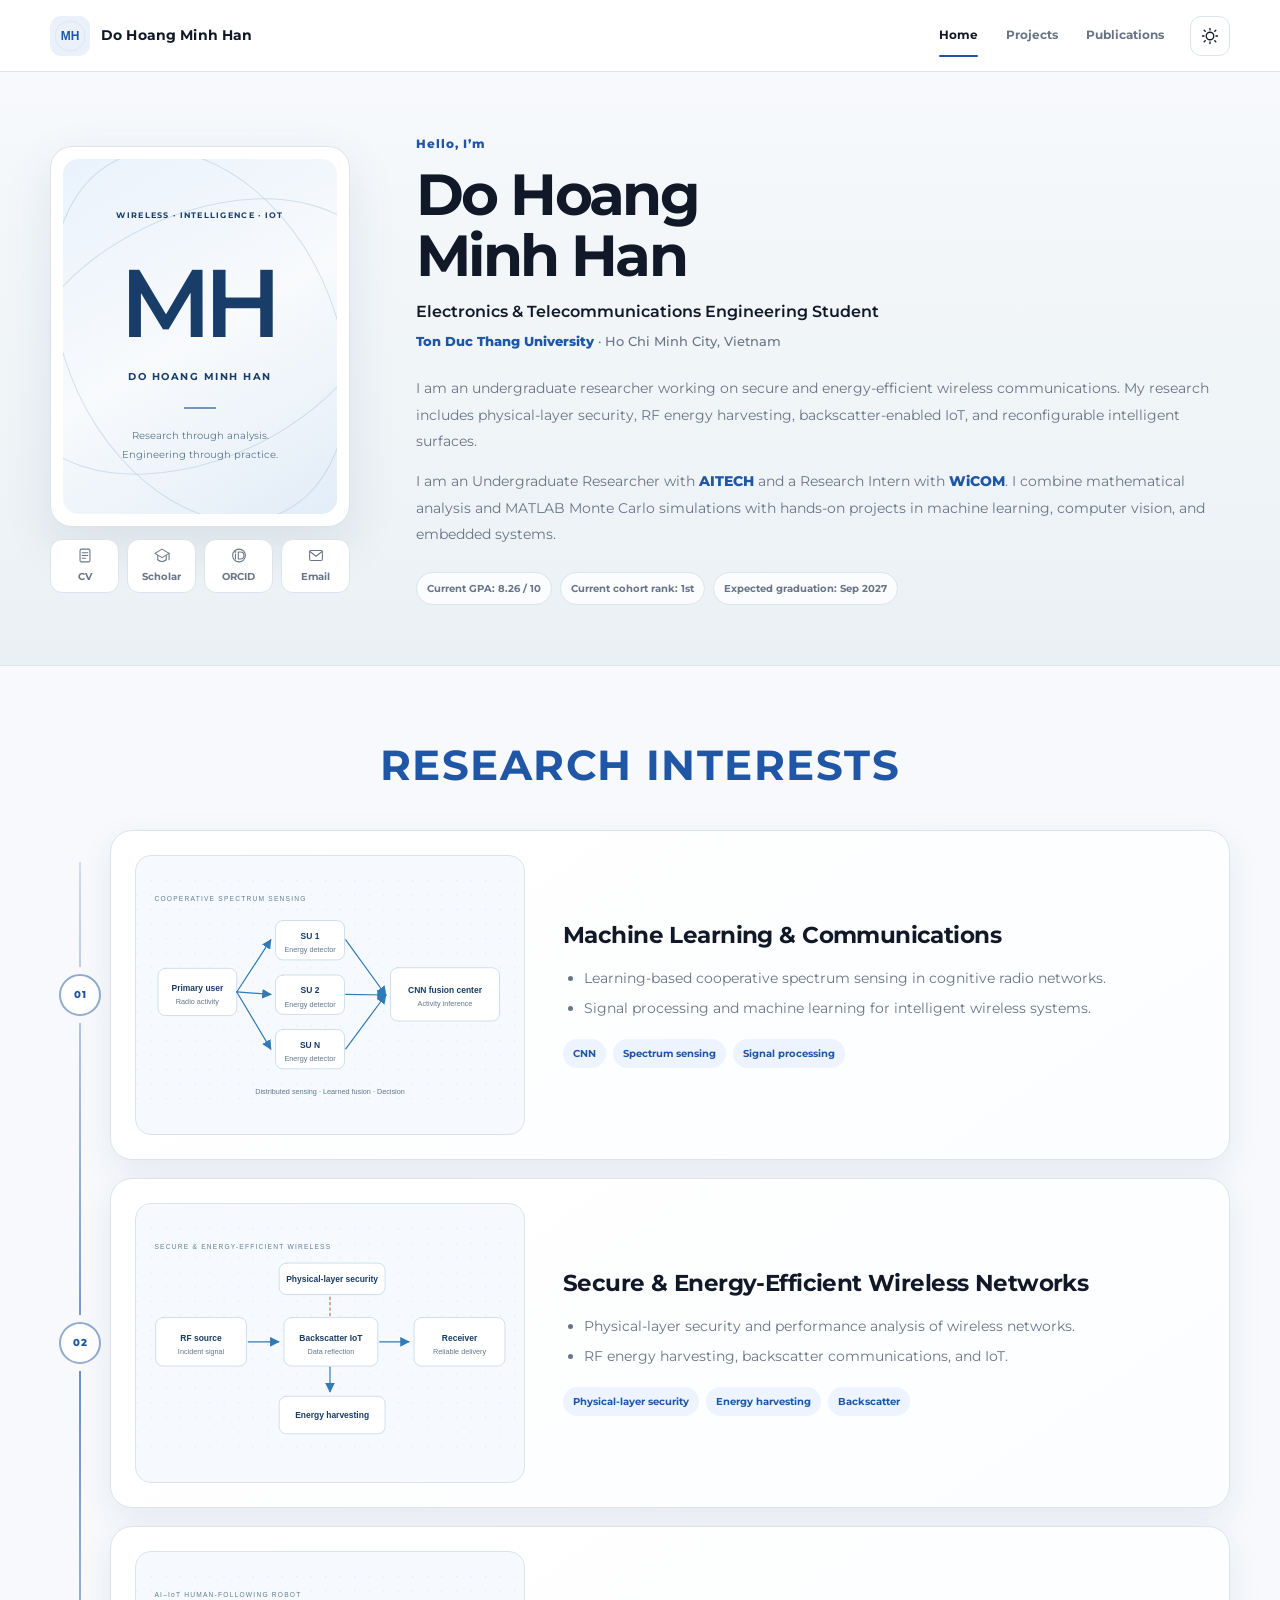
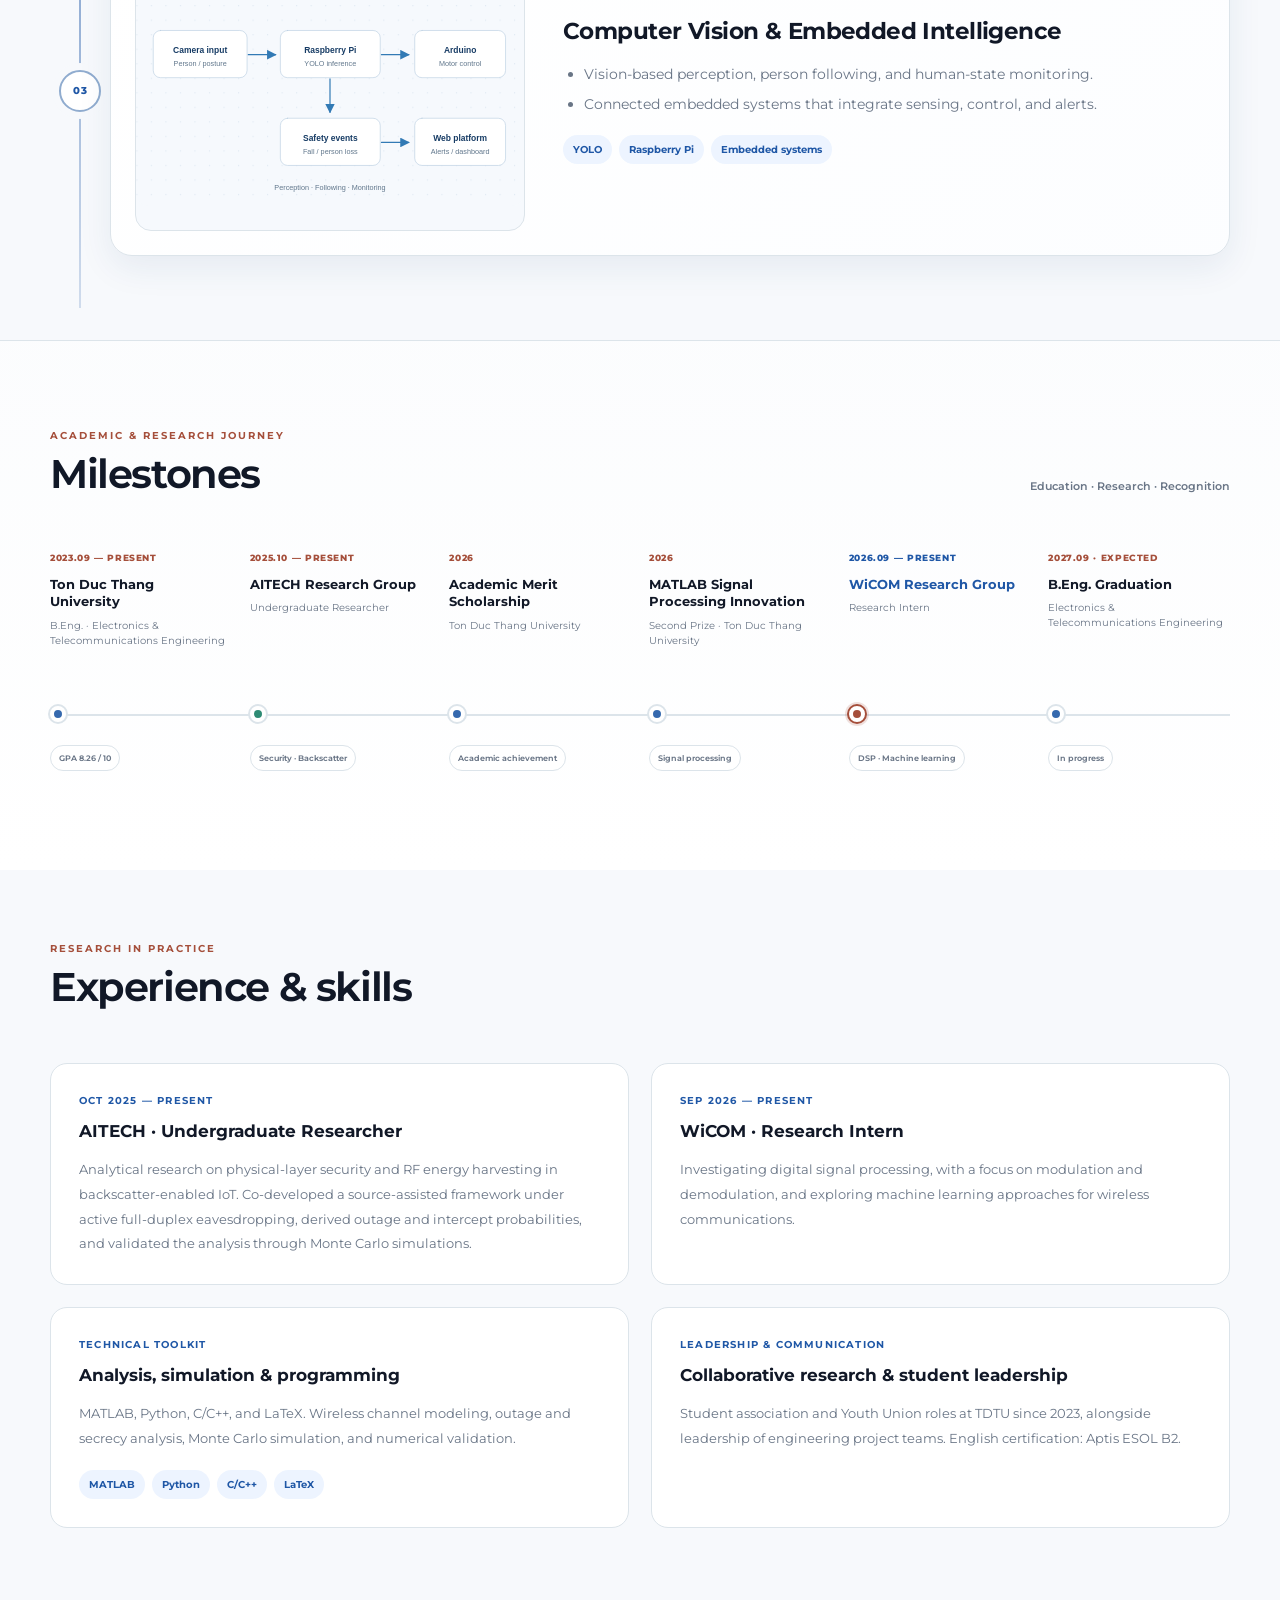
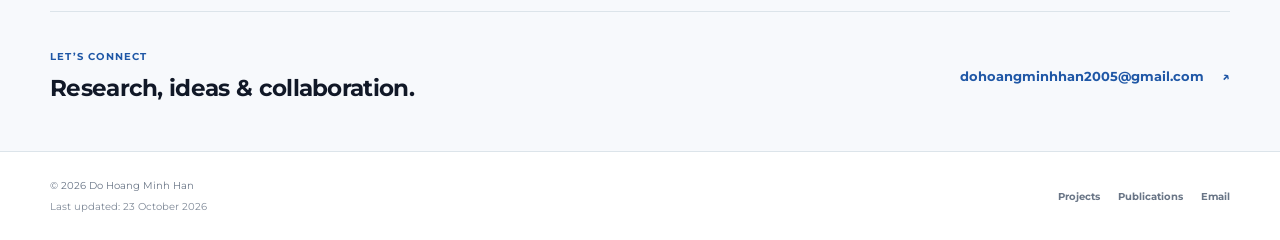
==== minh-han/index.html @ c7785b9f "Add Minh Han's academic website with CV, projects, and research output" ====
<!DOCTYPE html>
<html lang="en"><head><meta charset="UTF-8"><meta name="viewport" content="width=device-width,initial-scale=1.0">
<title>Do Hoang Minh Han | Academic Homepage</title><meta name="description" content="Academic homepage of Do Hoang Minh Han, an Electronics and Telecommunications Engineering undergraduate researcher at Ton Duc Thang University.">
<link rel="canonical" href="https://thienp-nguyen.github.io/minh-han/"><meta property="og:title" content="Do Hoang Minh Han | Academic Homepage"><meta property="og:description" content="Academic homepage of Do Hoang Minh Han, an Electronics and Telecommunications Engineering undergraduate researcher at Ton Duc Thang University."><meta property="og:type" content="website"><meta property="og:url" content="https://thienp-nguyen.github.io/minh-han/">
<meta name="theme-color" content="#1f57a6"><link rel="icon" href="assets/monogram.svg" type="image/svg+xml">
<link rel="preconnect" href="https://fonts.googleapis.com"><link rel="preconnect" href="https://fonts.gstatic.com" crossorigin>
<link href="https://fonts.googleapis.com/css2?family=Montserrat:wght@400;500;600;700;800&amp;display=swap" rel="stylesheet">
<link rel="stylesheet" href="assets/css/home.css"><link rel="stylesheet" href="assets/css/minh-han.css"></head>
<body class="home-view"><a class="skip-link" href="#main">Skip to content</a>
<header class="site-header"><div class="nav-container">
<a class="brand" href="index.html"><img src="assets/monogram.svg" alt=""><span>Do Hoang Minh Han</span></a>
<nav class="desktop-nav" aria-label="Primary navigation"><a href="index.html" class="active" aria-current="page">Home</a><a href="projects.html">Projects</a><a href="publications.html">Publications</a></nav>
<button class="theme-toggle" type="button" aria-label="Toggle light/dark mode"><svg class="sun-icon" viewBox="0 0 24 24" aria-hidden="true"><path d="M12 4V2m0 20v-2M4 12H2m20 0h-2M5.64 5.64 4.22 4.22m15.56 15.56-1.42-1.42M18.36 5.64l1.42-1.42M4.22 19.78l1.42-1.42M12 17a5 5 0 1 0 0-10 5 5 0 0 0 0 10Z"/></svg><svg class="moon-icon" viewBox="0 0 24 24" aria-hidden="true"><path d="M21 15.1A9 9 0 1 1 8.9 3a7 7 0 0 0 12.1 12.1Z"/></svg></button>
<button class="menu-toggle" type="button" aria-label="Open navigation menu" aria-controls="mobile-navigation" aria-expanded="false"><span></span><span></span><span></span></button>
</div><nav id="mobile-navigation" class="mobile-nav" aria-label="Mobile navigation"><a href="index.html" class="active" aria-current="page">Home</a><a href="projects.html">Projects</a><a href="publications.html">Publications</a></nav></header><main id="main"><section class="profile-section"><div class="page-width profile-grid"><aside class="profile-side"><div class="portrait-card"><div class="identity-art" role="img" aria-label="MH monogram for Do Hoang Minh Han"><div class="identity-orbit orbit-one"></div><div class="identity-orbit orbit-two"></div><span class="identity-kicker">WIRELESS · INTELLIGENCE · IOT</span><span class="identity-initials">MH</span><span class="identity-name">DO HOANG MINH HAN</span><span class="identity-rule"></span><span class="identity-caption">Research through analysis.<br>Engineering through practice.</span></div></div><div class="academic-links"><a class="academic-link" href="assets/Minh-Han-CV.pdf" target="_blank" rel="noopener" title="CV"><svg viewBox="0 0 24 24" aria-hidden="true"><rect x="5" y="3" width="14" height="18" rx="2"/><path d="M8 8h8M8 12h8M8 16h5"/></svg><span>CV</span></a><a class="academic-link" href="https://scholar.google.com/citations?user=U9WXgIkAAAAJ&hl=vi&oi=ao" target="_blank" rel="noopener" title="Scholar"><svg viewBox="0 0 24 24" aria-hidden="true"><path d="m2 9 10-6 10 6-10 6Z"/><path d="M6 12v6q6 5 12 0v-6M22 9v9"/></svg><span>Scholar</span></a><a class="academic-link" href="https://orcid.org/0009-0002-2943-3216" target="_blank" rel="noopener" title="ORCID"><svg viewBox="0 0 24 24" aria-hidden="true"><circle cx="12" cy="12" r="9"/><path d="M7 10v7M11 7v10h3a5 5 0 0 0 0-10h-3Z"/><circle cx="7" cy="7" r=".5"/></svg><span>ORCID</span></a><a class="academic-link" href="mailto:dohoangminhhan2005@gmail.com" title="Email"><svg viewBox="0 0 24 24" aria-hidden="true"><rect x="3" y="5" width="18" height="14" rx="2"/><path d="m3 6 9 7 9-7"/></svg><span>Email</span></a></div></aside>
<div class="profile-copy"><div class="status-line">Hello, I’m</div><h1>Do Hoang<br>Minh Han</h1><p class="role">Electronics & Telecommunications Engineering Student</p><p class="location"><a class="profile-link" href="https://tdtu.edu.vn/en" target="_blank" rel="noopener">Ton Duc Thang University</a> · Ho Chi Minh City, Vietnam</p><div class="bio-text"><p>I am an undergraduate researcher working on secure and energy-efficient wireless communications. My research includes physical-layer security, RF energy harvesting, backscatter-enabled IoT, and reconfigurable intelligent surfaces.</p><p>I am an Undergraduate Researcher with <a href="https://science.tdtu.edu.vn/en/research/AITECH" target="_blank" rel="noopener">AITECH</a> and a Research Intern with <a href="https://feee.tdtu.edu.vn/en/research/research-groups/wireless-communications-research-group-wicom" target="_blank" rel="noopener">WiCOM</a>. I combine mathematical analysis and MATLAB Monte Carlo simulations with hands-on projects in machine learning, computer vision, and embedded systems.</p></div><div class="profile-chips"><span>Current GPA: 8.26 / 10</span><span>Current cohort rank: 1st</span><span>Expected graduation: Sep 2027</span></div></div></div></section>
<section class="section-heading research-title"><h2>RESEARCH INTERESTS</h2></section><section class="research-list page-width" aria-label="Research interests"><article class="research-item"><div class="research-node"><span>01</span></div><div class="research-card"><div class="research-visual"><img src="assets/diagrams/spectrum.svg" alt="Machine Learning &amp; Communications system overview" loading="lazy" width="640" height="380"></div><div class="research-copy"><h3>Machine Learning &amp; Communications</h3><ul><li>Learning-based cooperative spectrum sensing in cognitive radio networks.</li><li>Signal processing and machine learning for intelligent wireless systems.</li></ul><div class="tags"><span>CNN</span><span>Spectrum sensing</span><span>Signal processing</span></div></div></div></article><article class="research-item"><div class="research-node"><span>02</span></div><div class="research-card"><div class="research-visual"><img src="assets/diagrams/security.svg" alt="Secure &amp; Energy-Efficient Wireless Networks system overview" loading="lazy" width="640" height="380"></div><div class="research-copy"><h3>Secure &amp; Energy-Efficient Wireless Networks</h3><ul><li>Physical-layer security and performance analysis of wireless networks.</li><li>RF energy harvesting, backscatter communications, and IoT.</li></ul><div class="tags"><span>Physical-layer security</span><span>Energy harvesting</span><span>Backscatter</span></div></div></div></article><article class="research-item"><div class="research-node"><span>03</span></div><div class="research-card"><div class="research-visual"><img src="assets/diagrams/robot.svg" alt="Computer Vision &amp; Embedded Intelligence system overview" loading="lazy" width="640" height="380"></div><div class="research-copy"><h3>Computer Vision &amp; Embedded Intelligence</h3><ul><li>Vision-based perception, person following, and human-state monitoring.</li><li>Connected embedded systems that integrate sensing, control, and alerts.</li></ul><div class="tags"><span>YOLO</span><span>Raspberry Pi</span><span>Embedded systems</span></div></div></div></article></section>
<section class="journey-section"><div class="page-width"><div class="journey-head"><div><p>ACADEMIC & RESEARCH JOURNEY</p><h2>Milestones</h2></div><span class="journey-note">Education · Research · Recognition</span></div><div class="journey-track"><article class="milestone education"><div class="milestone-copy"><span class="milestone-date">2023.09 — PRESENT</span><h3>Ton Duc Thang University</h3><p>B.Eng. · Electronics &amp; Telecommunications Engineering</p></div><div class="milestone-dot"></div><span class="milestone-chip">GPA 8.26 / 10</span></article><article class="milestone research"><div class="milestone-copy"><span class="milestone-date">2025.10 — PRESENT</span><h3>AITECH Research Group</h3><p>Undergraduate Researcher</p></div><div class="milestone-dot"></div><span class="milestone-chip">Security · Backscatter</span></article><article class="milestone education"><div class="milestone-copy"><span class="milestone-date">2026</span><h3>Academic Merit Scholarship</h3><p>Ton Duc Thang University</p></div><div class="milestone-dot"></div><span class="milestone-chip">Academic achievement</span></article><article class="milestone education"><div class="milestone-copy"><span class="milestone-date">2026</span><h3>MATLAB Signal Processing Innovation</h3><p>Second Prize · Ton Duc Thang University</p></div><div class="milestone-dot"></div><span class="milestone-chip">Signal processing</span></article><article class="milestone current research"><div class="milestone-copy"><span class="milestone-date">2026.09 — PRESENT</span><h3>WiCOM Research Group</h3><p>Research Intern</p></div><div class="milestone-dot"></div><span class="milestone-chip">DSP · Machine learning</span></article><article class="milestone education"><div class="milestone-copy"><span class="milestone-date">2027.09 · EXPECTED</span><h3>B.Eng. Graduation</h3><p>Electronics &amp; Telecommunications Engineering</p></div><div class="milestone-dot"></div><span class="milestone-chip">In progress</span></article></div></div></section>
<section class="experience-section page-width"><div class="journey-head"><div><p>RESEARCH IN PRACTICE</p><h2>Experience & skills</h2></div></div><div class="experience-grid"><article class="experience-panel"><span class="section-label">OCT 2025 — PRESENT</span><h3>AITECH · Undergraduate Researcher</h3><p>Analytical research on physical-layer security and RF energy harvesting in backscatter-enabled IoT. Co-developed a source-assisted framework under active full-duplex eavesdropping, derived outage and intercept probabilities, and validated the analysis through Monte Carlo simulations.</p></article><article class="experience-panel"><span class="section-label">SEP 2026 — PRESENT</span><h3>WiCOM · Research Intern</h3><p>Investigating digital signal processing, with a focus on modulation and demodulation, and exploring machine learning approaches for wireless communications.</p></article><article class="experience-panel"><span class="section-label">TECHNICAL TOOLKIT</span><h3>Analysis, simulation & programming</h3><p>MATLAB, Python, C/C++, and LaTeX. Wireless channel modeling, outage and secrecy analysis, Monte Carlo simulation, and numerical validation.</p><div class="tags"><span>MATLAB</span><span>Python</span><span>C/C++</span><span>LaTeX</span></div></article><article class="experience-panel"><span class="section-label">LEADERSHIP & COMMUNICATION</span><h3>Collaborative research & student leadership</h3><p>Student association and Youth Union roles at TDTU since 2023, alongside leadership of engineering project teams. English certification: Aptis ESOL B2.</p></article></div></section>
<section class="contact-band page-width"><div><span class="section-label">LET’S CONNECT</span><h2>Research, ideas & collaboration.</h2></div><a class="contact-link" href="mailto:dohoangminhhan2005@gmail.com">dohoangminhhan2005@gmail.com<span aria-hidden="true">↗</span></a></section></main><footer class="site-footer"><div class="page-width footer-inner"><div><p>© 2026 Do Hoang Minh Han</p><p class="updated">Last updated: 23 October 2026</p></div><div><a href="projects.html">Projects</a><a href="publications.html">Publications</a><a href="mailto:dohoangminhhan2005@gmail.com">Email</a></div></div></footer><script src="assets/js/main.js"></script></body></html>
---- minh-han/assets/css/home.css ----
:root{
  --bg:#f7f9fc;
  --surface:#ffffff;
  --panel:#eaf1f4;
  --text:#111827;
  --muted:#697586;
  --line:#dce4ea;
  --blue:#1f57a6;
  --blue-soft:#edf4ff;
  --green:#26a269;
  --shadow:0 18px 50px rgba(31,68,110,.10);
  --card-shadow:0 12px 34px rgba(31,68,110,.08);
  --card-shadow-hover:0 24px 54px rgba(31,68,110,.16);
  --warm:#a54f3b;
  --warm-soft:#fbf0ec;
  --width:1180px;
}
*{box-sizing:border-box}
html{scroll-behavior:smooth}
body{
  margin:0;
  background:var(--bg);
  color:var(--text);
  font-family:"Montserrat",Arial,sans-serif;
  line-height:1.7;
  -webkit-font-smoothing:antialiased;
}
a{color:inherit;text-decoration:none}
img{display:block;max-width:100%}
button{font:inherit}
.page-width{width:min(calc(100% - 40px),var(--width));margin:0 auto}

.site-header{
  position:sticky;
  top:0;
  z-index:100;
  height:72px;
  background:color-mix(in srgb,var(--surface) 92%,transparent);
  backdrop-filter:blur(16px);
  border-bottom:1px solid var(--line);
}
.nav-container{
  width:min(calc(100% - 40px),var(--width));
  height:100%;
  margin:0 auto;
  display:flex;
  align-items:center;
  gap:26px;
}
.brand{display:flex;align-items:center;gap:11px}
.brand img{width:40px;height:48px;border-radius:10px;object-fit:cover}
.brand span{font-size:14px;font-weight:700;letter-spacing:.01em}
.desktop-nav{margin-left:auto;display:flex;align-items:center;gap:28px}
.desktop-nav a{
  position:relative;
  color:var(--muted);
  font-size:12px;
  font-weight:700;
}
.desktop-nav a:hover,.desktop-nav a.active{color:var(--text)}
.desktop-nav a.active:after{
  content:"";
  position:absolute;
  left:0;right:0;bottom:-11px;
  height:2px;
  border-radius:999px;
  background:var(--blue);
}
.theme-toggle,.menu-toggle{
  width:40px;height:40px;
  border:1px solid var(--line);
  border-radius:11px;
  background:var(--surface);
  color:var(--text);
  display:grid;
  place-items:center;
  cursor:pointer;
}
.theme-toggle svg{width:18px;height:18px;fill:none;stroke:currentColor;stroke-width:1.8;stroke-linecap:round;stroke-linejoin:round}
.theme-toggle .moon-icon{display:none}
.menu-toggle{display:none;align-content:center;gap:4px}
.menu-toggle span{display:block;width:17px;height:1.5px;background:currentColor}
.mobile-nav{display:none}
.mobile-nav.open{
  display:grid;
  position:absolute;
  left:0;right:0;top:72px;
  z-index:99;
  padding:8px 20px 14px;
  background:var(--surface);
  border-bottom:1px solid var(--line);
}
.mobile-nav a{padding:10px 0;border-bottom:1px solid var(--line);font-size:13px;font-weight:700;color:var(--muted)}
.mobile-nav a:last-child{border-bottom:0}
.mobile-nav a.active{color:var(--text)}

.profile-section{
  padding:74px 0 68px;
  background:linear-gradient(180deg,var(--bg),var(--panel));
  border-bottom:1px solid var(--line);
}
.profile-grid{
  display:grid;
  grid-template-columns:320px 1fr;
  gap:66px;
  align-items:center;
}
.profile-side{width:100%}
.portrait-card{
  padding:12px;
  border:1px solid var(--line);
  border-radius:22px;
  background:var(--surface);
  box-shadow:var(--shadow);
}
.portrait-card img{
  width:100%;
  aspect-ratio:4/5;
  object-fit:cover;
  object-position:center 25%;
  border-radius:15px;
}
.academic-links{
  display:grid;
  grid-template-columns:repeat(4,1fr);
  gap:8px;
  margin-top:12px;
}
.academic-link{
  min-width:0;
  height:54px;
  padding:7px 4px;
  border:1px solid var(--line);
  border-radius:12px;
  background:var(--surface);
  color:var(--muted);
  display:flex;
  flex-direction:column;
  align-items:center;
  justify-content:center;
  gap:4px;
  font-size:9px;
  font-weight:700;
  transition:.18s ease;
}
.academic-link:hover{
  transform:translateY(-2px);
  color:var(--blue);
  border-color:color-mix(in srgb,var(--blue) 40%,var(--line));
  box-shadow:0 8px 22px rgba(31,87,166,.10);
}
.academic-link img{width:22px;height:22px;object-fit:contain}

.status-line{
  color:var(--blue);
  font-size:12px;
  font-weight:800;
  letter-spacing:.08em;
}
.profile-copy h1{
  margin:12px 0 8px;
  font-size:clamp(42px,5vw,64px);
  line-height:1.02;
  letter-spacing:-.045em;
  font-weight:700;
}
.role{
  margin:0;
  color:var(--text);
  font-size:18px;
  font-weight:600;
}
.location{
  margin:5px 0 0;
  color:var(--muted);
  font-size:13px;
  font-weight:500;
}
.profile-link,
.bio-text a{
  color:var(--blue);
  font-weight:800;
  transition:color .18s ease;
}
.profile-link:hover,
.bio-text a:hover{
  color:color-mix(in srgb,var(--blue) 72%,#000);
  text-decoration:underline;
  text-underline-offset:3px;
}
.bio-text{
  max-width:800px;
  margin-top:27px;
}
.bio-text p{
  margin:0 0 13px;
  color:var(--muted);
  font-size:15px;
}
.profile-chips{
  display:flex;
  flex-wrap:wrap;
  gap:8px;
  margin-top:24px;
}
.profile-chips span{
  padding:7px 10px;
  border:1px solid var(--line);
  border-radius:999px;
  background:color-mix(in srgb,var(--surface) 78%,transparent);
  color:var(--muted);
  font-size:10px;
  font-weight:700;
}

.section-heading{
  padding:76px 20px 42px;
  text-align:center;
}
.research-title h2{
  margin:0;
  color:var(--blue);
  font-size:clamp(28px,3.2vw,40px);
  letter-spacing:.015em;
  line-height:1.15;
  font-weight:800;
}

.research-list{
  display:grid;
  gap:20px;
  padding-bottom:78px;
}
.research-row{
  position:relative;
  display:grid;
  grid-template-columns:440px 1fr;
  gap:54px;
  align-items:center;
  padding:22px;
  border:1px solid var(--line);
  border-radius:22px;
  background:linear-gradient(145deg,var(--surface),color-mix(in srgb,var(--surface) 82%,var(--blue-soft)));
  box-shadow:var(--card-shadow);
  overflow:hidden;
  transition:transform .28s ease,box-shadow .28s ease,border-color .28s ease;
}
.research-row:before{
  content:"";
  position:absolute;
  left:0;top:0;bottom:0;
  width:4px;
  background:linear-gradient(180deg,var(--blue),color-mix(in srgb,var(--blue) 35%,transparent));
  opacity:.75;
}
.research-row:hover{
  transform:translateY(-6px);
  box-shadow:var(--card-shadow-hover);
  border-color:color-mix(in srgb,var(--blue) 38%,var(--line));
}
.research-visual{
  height:285px;
  padding:16px;
  display:grid;
  place-items:center;
  border:1px solid var(--line);
  border-radius:16px;
  background:#fff;
  overflow:hidden;
  transition:transform .35s ease,box-shadow .35s ease;
}
.research-row:hover .research-visual{
  transform:scale(1.015);
  box-shadow:0 12px 28px rgba(31,87,166,.10);
}
.research-visual img{
  width:100%;
  height:100%;
  object-fit:contain;
  transition:transform .38s ease;
}
.research-row:hover .research-visual img{
  transform:scale(1.025);
}
.research-copy{max-width:610px}
.research-index{
  display:block;
  margin-bottom:8px;
  color:var(--blue);
  font-size:9px;
  font-weight:800;
  letter-spacing:.14em;
}
.research-copy h3{
  margin:0 0 14px;
  font-size:21px;
  line-height:1.3;
  letter-spacing:-.02em;
  font-weight:700;
}
.research-copy ul{
  margin:0;
  padding-left:19px;
  color:var(--muted);
  font-size:13.5px;
}
.research-copy li{margin-bottom:6px}
.tags{
  display:flex;
  flex-wrap:wrap;
  gap:6px;
  margin-top:17px;
}
.tags span{
  padding:5px 8px;
  border-radius:999px;
  background:var(--blue-soft);
  color:var(--blue);
  font-size:9px;
  font-weight:700;
  transition:transform .18s ease,background .18s ease;
}
.research-row:hover .tags span{
  background:color-mix(in srgb,var(--blue-soft) 82%,var(--surface));
}
.tags span:hover{
  transform:translateY(-1px);
}

.site-footer{
  padding:25px 0;
  border-top:1px solid var(--line);
  background:var(--surface);
}
.footer-inner{
  display:flex;
  align-items:center;
  justify-content:space-between;
  gap:25px;
}
.footer-inner p{
  margin:0;
  color:var(--muted);
  font-size:10px;
}
.footer-inner div{display:flex;gap:18px}
.footer-inner a{
  color:var(--muted);
  font-size:10px;
  font-weight:700;
}
.footer-inner a:hover{color:var(--blue)}

body.dark-mode{
  --bg:#0f141a;
  --surface:#171e26;
  --panel:#182129;
  --text:#eef2f6;
  --muted:#9aa9b8;
  --line:#2b3540;
  --blue:#79aaff;
  --blue-soft:#172b47;
  --green:#53cf8d;
  --shadow:0 18px 50px rgba(0,0,0,.28);
  --card-shadow:0 12px 34px rgba(0,0,0,.22);
  --card-shadow-hover:0 24px 54px rgba(0,0,0,.34);
}
body.dark-mode .sun-icon{display:none}
body.dark-mode .moon-icon{display:block}
body.dark-mode .research-visual{background:#f7f9fb}

@media(max-width:900px){
  .desktop-nav{display:none}
  .menu-toggle{display:grid}
  .profile-grid{grid-template-columns:270px 1fr;gap:38px}
  .research-row{grid-template-columns:340px 1fr;gap:34px}
}
@media(max-width:700px){
  .site-header{height:64px}
  .nav-container{width:calc(100% - 24px)}
  .brand span{font-size:13px}
  .brand img{width:34px;height:41px}
  .profile-section{padding:45px 0 48px}
  .profile-grid{grid-template-columns:1fr}
  .profile-side{max-width:310px}
  .profile-copy h1{font-size:44px}
  .research-list{gap:16px}
  .research-row{grid-template-columns:1fr;gap:20px;padding:17px}
  .research-visual{height:245px}
  .footer-inner{flex-direction:column;align-items:flex-start}
}
@media(max-width:460px){
  .page-width{width:calc(100% - 28px)}
  .academic-link span{display:none}
  .academic-link{height:48px}
  .academic-link img{width:25px;height:25px}
  .profile-copy h1{font-size:38px}
  .role{font-size:15px}
  .bio-text p{font-size:14px}
  .research-title h2{font-size:24px}
  .research-visual{height:215px}
}

/* v6 connected research + milestones */
.section-heading{padding:76px 20px 40px;text-align:center}
.research-title h2{
  margin:0;
  color:var(--blue);
  font-size:clamp(29px,3.25vw,42px);
  letter-spacing:.035em;
  line-height:1.15;
  font-weight:700;
}

.research-list{
  position:relative;
  display:grid;
  gap:18px;
  padding-bottom:84px;
}
.research-list:before{
  content:"";
  position:absolute;
  left:29px;
  top:32px;
  bottom:32px;
  width:2px;
  background:linear-gradient(180deg,color-mix(in srgb,var(--blue) 18%,transparent),color-mix(in srgb,var(--blue) 65%,transparent),color-mix(in srgb,var(--blue) 18%,transparent));
  z-index:0;
}
.research-item{
  position:relative;
  display:grid;
  grid-template-columns:60px 1fr;
  align-items:center;
  z-index:1;
}
.research-node{display:grid;place-items:center}
.research-node span{
  width:42px;
  height:42px;
  border-radius:50%;
  display:grid;
  place-items:center;
  background:var(--surface);
  border:2px solid color-mix(in srgb,var(--blue) 40%,var(--line));
  box-shadow:0 0 0 7px var(--bg);
  color:var(--blue);
  font-size:10px;
  font-weight:800;
  letter-spacing:.05em;
  transition:.22s ease;
}
.research-item:hover .research-node span{
  transform:scale(1.08);
  background:var(--blue);
  color:#fff;
  border-color:var(--blue);
}
.research-card{
  display:grid;
  grid-template-columns:420px 1fr;
  gap:48px;
  align-items:center;
  padding:24px;
  border:1px solid var(--line);
  border-radius:22px;
  background:linear-gradient(145deg,var(--surface),color-mix(in srgb,var(--surface) 84%,var(--blue-soft)));
  box-shadow:var(--card-shadow);
  overflow:hidden;
  transition:transform .28s ease,box-shadow .28s ease,border-color .28s ease;
}
.research-item:hover .research-card{
  transform:translateX(5px) translateY(-4px);
  box-shadow:var(--card-shadow-hover);
  border-color:color-mix(in srgb,var(--blue) 38%,var(--line));
}
.research-visual{
  height:280px;
  padding:16px;
  display:grid;
  place-items:center;
  border:1px solid var(--line);
  border-radius:16px;
  background:#fff;
  overflow:hidden;
  transition:transform .35s ease,box-shadow .35s ease;
}
.research-item:hover .research-visual{
  transform:scale(1.012);
  box-shadow:0 12px 28px rgba(31,87,166,.10);
}
.research-visual img{
  width:100%;
  height:100%;
  object-fit:contain;
  transition:transform .38s ease;
}
.research-item:hover .research-visual img{transform:scale(1.025)}
.research-copy{max-width:620px;padding-right:14px}
.research-copy h3{
  margin:0 0 16px;
  font-size:25px;
  line-height:1.28;
  letter-spacing:-.025em;
  font-weight:700;
}
.research-copy ul{
  margin:0;
  padding-left:21px;
  color:var(--muted);
  font-size:15px;
  line-height:1.75;
}
.research-copy li{margin-bottom:5px}
.tags{display:flex;flex-wrap:wrap;gap:7px;margin-top:19px}
.tags span{
  padding:6px 10px;
  border-radius:999px;
  background:var(--blue-soft);
  color:var(--blue);
  font-size:10px;
  font-weight:700;
  transition:transform .18s ease,background .18s ease;
}
.tags span:hover{transform:translateY(-2px)}

.journey-section{
  padding:86px 0 94px;
  background:linear-gradient(180deg,color-mix(in srgb,var(--surface) 54%,var(--bg)),var(--surface));
  border-top:1px solid var(--line);
}
.journey-head{
  display:flex;
  justify-content:space-between;
  align-items:end;
  gap:30px;
  margin-bottom:54px;
}
.journey-head p{
  margin:0 0 8px;
  color:var(--warm);
  font-size:10px;
  font-weight:700;
  letter-spacing:.20em;
}
.journey-head h2{
  margin:0;
  font-size:40px;
  line-height:1.1;
  letter-spacing:-.035em;
  font-weight:600;
}
.journey-note{color:var(--muted);font-size:11px;font-weight:600}
.journey-track{
  position:relative;
  display:grid;
  grid-template-columns:repeat(6,minmax(0,1fr));
  gap:20px;
}
.journey-track:before{
  content:"";
  position:absolute;
  left:0;
  right:0;
  top:154px;
  height:2px;
  background:var(--line);
}
.milestone{position:relative;min-width:0}
.milestone-copy{min-height:133px;padding-right:6px}
.milestone-date{
  display:block;
  margin-bottom:11px;
  color:var(--warm);
  font-size:10px;
  font-weight:800;
  letter-spacing:.07em;
}
.milestone h3{margin:0 0 7px;font-size:14px;line-height:1.35;font-weight:700}
.milestone p{margin:0;color:var(--muted);font-size:10px;line-height:1.5}
.milestone-dot{
  position:relative;
  width:16px;
  height:16px;
  margin:13px 0 20px;
  border:4px solid var(--surface);
  border-radius:50%;
  background:#888;
  box-shadow:0 0 0 2px var(--line);
  z-index:2;
  transition:.22s ease;
}
.milestone:hover .milestone-dot{
  transform:scale(1.22);
  background:var(--warm);
  box-shadow:0 0 0 5px color-mix(in srgb,var(--warm) 12%,transparent);
}
.milestone.current .milestone-dot{
  background:var(--warm);
  box-shadow:0 0 0 4px color-mix(in srgb,var(--warm) 17%,transparent),0 0 0 2px var(--warm);
}
.milestone-chip,.milestone-chips span{
  display:inline-flex;
  margin:0 5px 5px 0;
  padding:5px 8px;
  border:1px solid var(--line);
  border-radius:999px;
  background:var(--surface);
  color:var(--muted);
  font-size:8.5px;
  font-weight:650;
  white-space:nowrap;
}
.milestone.current .milestone-chips span{
  color:var(--warm);
  border-color:color-mix(in srgb,var(--warm) 28%,var(--line));
  background:var(--warm-soft);
}

body.dark-mode{
  --warm:#e39378;
  --warm-soft:#35231f;
}
body.dark-mode .research-visual{background:#f7f9fb}

@media(max-width:1050px){
  .research-card{grid-template-columns:350px 1fr;gap:34px}
  .journey-track{grid-template-columns:repeat(3,1fr);row-gap:48px}
  .journey-track:before{display:none}
  .milestone{padding-left:16px;border-left:2px solid var(--line)}
  .milestone-copy{min-height:0}
  .milestone-dot{position:absolute;left:-9px;top:4px;margin:0}
  .milestone-date,.milestone h3,.milestone p,.milestone-chip,.milestone-chips{margin-left:10px}
}
@media(max-width:900px){
  .research-card{grid-template-columns:300px 1fr;gap:26px}
  .research-copy h3{font-size:22px}
  .research-copy ul{font-size:14px}
}
@media(max-width:700px){
  .section-heading{padding-top:60px}
  .research-list{gap:15px}
  .research-list:before{left:20px}
  .research-item{grid-template-columns:42px 1fr}
  .research-node span{width:34px;height:34px;font-size:8px;box-shadow:0 0 0 5px var(--bg)}
  .research-card{grid-template-columns:1fr;gap:18px;padding:17px}
  .research-visual{height:245px}
  .research-copy{padding:0 5px 5px}
  .research-copy h3{font-size:21px}
  .research-copy ul{font-size:13.5px}
  .journey-head{align-items:start;flex-direction:column;margin-bottom:34px}
  .journey-head h2{font-size:34px}
  .journey-track{grid-template-columns:1fr;gap:24px}
  .milestone{padding:0 0 2px 30px;border-left:2px solid var(--line)}
  .milestone-dot{left:-9px;top:4px}
  .milestone-date,.milestone h3,.milestone p,.milestone-chip,.milestone-chips{margin-left:0}
}
@media(max-width:460px){
  .research-title h2{font-size:24px;letter-spacing:.035em}
  .research-visual{height:215px}
}


/* v7 milestone ordering + research heading refinement */
.journey-head h2{
  font-weight:650;
}
.journey-track{
  gap:18px;
}
.milestone-date{
  white-space:nowrap;
  font-size:9.5px;
}
.milestone h3{
  font-size:13.5px;
}
.milestone p{
  font-size:9.8px;
}
.milestone-dot{
  background:#8a929a;
}
.milestone.education .milestone-dot{
  background:#3569ae;
}
.milestone.research .milestone-dot{
  background:#2e8b74;
}
.milestone.industry .milestone-dot{
  background:#c47b32;
}
.milestone.publishing .milestone-dot{
  background:#8b67a8;
}
.milestone.current .milestone-dot{
  background:var(--warm);
}
.milestone:hover .milestone-dot{
  background:var(--warm);
}
.milestone-chip,.milestone-chips span{
  font-size:8.3px;
}
.milestone.current h3{
  color:var(--blue);
}
.milestone.current .milestone-date{
  color:var(--blue);
}
body.dark-mode .research-title h2{
  color:var(--blue);
}
@media(max-width:1200px){
  .journey-track{
    gap:14px;
  }
  .milestone h3{
    font-size:12.5px;
  }
  .milestone p{
    font-size:9.3px;
  }
}
---- minh-han/assets/css/minh-han.css ----
/* Adapted from the original academic site. */
:root{--surface2:#edf2f8}body.dark-mode{--surface2:#202b38}
[hidden]{display:none!important}
:focus-visible{outline:3px solid var(--blue);outline-offset:5px}
.skip-link{position:fixed;top:-90px;left:16px;z-index:200;padding:10px 18px;border:2px solid var(--blue);border-radius:8px;background:var(--surface)}.skip-link:focus{top:10px}
.brand img{width:40px;height:40px;border-radius:11px}.brand span{white-space:nowrap}
.profile-section{padding:62px 0 60px}.profile-copy h1{font-size:clamp(40px,4.5vw,59px);line-height:1.05;margin:10px 0 15px}.role{font-size:16px;line-height:1.55;max-width:630px}.bio-text{margin-top:23px}.bio-text p{font-size:14px;line-height:1.9}.profile-grid{grid-template-columns:300px minmax(0,1fr);gap:66px}
.identity-art{position:relative;isolation:isolate;overflow:hidden;display:flex;flex-direction:column;align-items:center;justify-content:center;min-height:355px;padding:34px 16px;border-radius:15px;background:linear-gradient(150deg,#e9f2fc,#f8fafc 50%,#e2edf8);color:#183d69}.identity-orbit{position:absolute;z-index:-1;border:1px solid #b8cee3;border-radius:50%;transform:rotate(-25deg)}.orbit-one{width:270px;height:390px;opacity:.6}.orbit-two{width:390px;height:245px;opacity:.6}.identity-kicker{font-size:8px;letter-spacing:.16em;font-weight:700;margin-bottom:31px;white-space:nowrap}.identity-initials{font-size:96px;font-weight:600;letter-spacing:-.08em;line-height:1.05;padding-right:.06em}.identity-name{font-size:10px;letter-spacing:.15em;font-weight:700;margin-top:14px}.identity-rule{height:2px;width:32px;background:#7297bb;margin:22px 0 17px}.identity-caption{text-align:center;font-size:10px;line-height:1.9;color:#5c7690}
.academic-link svg{width:22px;height:22px;fill:none;stroke:currentColor;stroke-width:1.5;stroke-linecap:round;stroke-linejoin:round}.academic-link{font-size:10px}
.research-card{grid-template-columns:minmax(280px,390px) minmax(0,1fr);gap:38px}.research-visual{padding:0;background:#f6f9fd}.research-visual img{border-radius:15px}.research-copy h3{font-size:23px}.research-copy ul{font-size:14px}
.milestone-copy{min-height:143px}.journey-track:before{top:164px}.milestone-date{font-size:9px}.milestone h3{font-size:13px}.milestone p{font-size:10px}
.experience-section{padding-top:70px;padding-bottom:25px}.experience-grid{display:grid;grid-template-columns:1fr 1fr;gap:22px}.experience-panel{padding:28px;border:1px solid var(--line);border-radius:17px;background:var(--surface)}.section-label{display:block;font-size:10px;letter-spacing:.12em;color:var(--blue);font-weight:700}.experience-panel h3{font-size:17px;line-height:1.5;margin:10px 0 13px}.experience-panel p{font-size:13px;color:var(--muted);margin:0;line-height:1.9}
.contact-band{display:flex;align-items:center;justify-content:space-between;gap:24px;border-top:1px solid var(--line);padding-top:36px;padding-bottom:46px;margin-top:58px}.contact-band h2{font-size:23px;letter-spacing:-.03em;line-height:1.45;margin:7px 0 0}.contact-link{display:inline-flex;gap:18px;font-size:13px;font-weight:700;color:var(--blue);overflow-wrap:anywhere}.updated{margin-top:4px!important;opacity:.85}.footer-inner>div:first-child{display:block}
.inner-page{padding-top:50px;padding-bottom:55px}.page-intro{max-width:920px;padding:18px 0 35px}.page-intro h1{font-size:clamp(34px,4.1vw,51px);line-height:1.2;letter-spacing:-.045em;margin:13px 0 17px;font-weight:700}.page-intro h1 span{color:var(--blue)}.page-intro>p{font-size:14px;max-width:690px;color:var(--muted);line-height:1.9;margin:0}.text-link{display:inline-block;color:var(--blue);font-size:12px;font-weight:700;margin-top:19px}
.project-index{display:flex;flex-wrap:wrap;gap:10px;padding:0 0 30px}.project-index a{font-size:10px;color:var(--muted);padding:8px 13px;background:var(--surface);border:1px solid var(--line);border-radius:8px}.project-index a:hover{color:var(--blue);border-color:var(--blue)}
.portfolio-projects{display:grid;gap:27px}.portfolio-project{display:grid;grid-template-columns:minmax(0,.95fr) minmax(0,1.05fr);background:var(--surface);border:1px solid var(--line);border-radius:20px;overflow:hidden;scroll-margin-top:94px;box-shadow:var(--card-shadow)}.project-system{position:relative;display:flex;align-items:center;background:#f6f9fd;padding:28px 19px;border-right:1px solid var(--line)}.diagram-label{position:absolute;left:26px;top:18px;font-size:8px;color:#6a8096;letter-spacing:.14em;font-weight:700}.project-system img{width:100%;height:auto;margin:18px 0}.portfolio-project-copy{padding:30px 31px 32px;min-width:0}.project-topline{display:flex;justify-content:space-between;align-items:center;gap:12px;flex-wrap:wrap}.portfolio-project h2{font-size:21px;line-height:1.45;letter-spacing:-.025em;margin:15px 0 8px}.project-role{font-size:11px!important;font-weight:700;color:var(--blue)!important;margin:0 0 14px!important}.portfolio-project-copy>p{font-size:13px;line-height:1.9;color:var(--muted);margin:0 0 15px}.portfolio-project .tags{margin-top:18px}
.status-pill{display:inline-flex;align-items:center;width:fit-content;border:1px solid var(--line);border-radius:6px;padding:4px 8px;font-size:9px;line-height:1.5;color:var(--muted);font-weight:650;background:var(--bg)}.status-published{background:#edf7f2;color:#276f52;border-color:#c7e3d5}.status-accepted{background:#eef4ff;color:#325ea1;border-color:#d3dff2}.status-revision,.status-preparation,.status-progress{background:var(--warm-soft);color:var(--warm);border-color:color-mix(in srgb,var(--warm) 25%,var(--line))}body.dark-mode .status-published{background:#172e28;color:#85c9a8;border-color:#345346}body.dark-mode .status-accepted{background:#1c2d47;color:#a4c1f2;border-color:#355073}
.project-details{margin-top:19px;border-top:1px solid var(--line)}.project-details summary{display:flex;align-items:center;justify-content:space-between;gap:16px;cursor:pointer;list-style:none;padding:13px 0;font-size:11px;font-weight:700;color:var(--blue)}.project-details summary::-webkit-details-marker{display:none}.project-details summary span{font-size:18px;font-weight:500}.project-details[open] summary span{transform:rotate(45deg)}.project-details ul{padding-left:17px;margin:0 0 12px;font-size:12px;color:var(--muted);line-height:1.85}.project-details li+li{margin-top:7px}
.publication-tabs{display:flex;flex-wrap:wrap;gap:8px;padding:0 0 30px;border-bottom:1px solid var(--line);margin-bottom:38px}.pub-filter{padding:8px 15px;border:1px solid var(--line);border-radius:8px;background:var(--surface);color:var(--muted);font-size:11px;font-weight:650;cursor:pointer}.pub-filter.active{border-color:var(--blue);color:var(--blue);background:var(--blue-soft)}.publication-heading{display:flex;align-items:baseline;justify-content:space-between;flex-wrap:wrap;gap:7px 22px;margin-bottom:18px}.publication-heading h2{font-size:25px;letter-spacing:-.025em;margin:0}.publication-heading>span{color:var(--muted);font-size:11px}.pub-year-group+.pub-year-group{margin-top:40px}.pub-card{display:grid;grid-template-columns:37px minmax(0,1fr);gap:18px;padding:25px 27px;background:var(--surface);border:1px solid var(--line);border-radius:14px;margin:0 0 14px}.paper-number{font-size:11px;letter-spacing:.08em;color:var(--blue);font-weight:700;padding-top:3px}.paper-meta{display:flex;align-items:center;gap:12px;flex-wrap:wrap;font-size:10px;color:var(--muted)}.paper-copy h3{font-size:17px;line-height:1.55;letter-spacing:-.015em;margin:12px 0 10px;font-weight:650}.paper-authors{font-size:12px;line-height:1.9;color:var(--muted);margin:0 0 7px}.paper-authors strong{color:var(--text);font-weight:700}.paper-venue{font-size:12px;line-height:1.8;color:var(--blue);font-style:italic;margin:0}.paper-link{display:inline-block;margin-top:12px;color:var(--blue);font-size:11px;font-weight:700}.publication-note{font-size:11px;line-height:1.8;color:var(--muted);margin-top:32px}
@media(max-width:1050px){.profile-grid{gap:38px;grid-template-columns:270px minmax(0,1fr)}.research-card{grid-template-columns:300px minmax(0,1fr);gap:28px}.journey-track:before{display:none}.milestone-copy{min-height:0}.portfolio-project h2{font-size:19px}.portfolio-project-copy{padding:27px 24px}}
@media(max-width:900px){.theme-toggle{margin-left:auto}.nav-container{gap:12px}.brand{gap:9px}.brand span{font-size:12px}.research-card{grid-template-columns:260px minmax(0,1fr);gap:24px}.research-copy h3{font-size:20px}.research-copy ul{font-size:13px}.profile-copy h1{font-size:44px}.portfolio-project{grid-template-columns:1fr}.project-system{border-right:0;border-bottom:1px solid var(--line);padding:25px}.project-system img{max-width:570px;margin:18px auto 0}.contact-band{align-items:flex-start;flex-direction:column}.page-intro{padding-bottom:28px}}
@media(max-width:700px){.mobile-nav.open{top:64px}.nav-container{width:calc(100% - 24px)}.profile-grid{grid-template-columns:minmax(0,1fr);gap:31px}.profile-side{max-width:280px}.profile-section{padding:35px 0 42px}.identity-art{min-height:302px}.identity-initials{font-size:85px}.identity-kicker{margin-bottom:24px;font-size:7px}.identity-caption{font-size:9px}.identity-rule{margin:17px 0 12px}.profile-copy h1{font-size:44px}.research-card{grid-template-columns:1fr;gap:19px}.research-visual{height:auto;aspect-ratio:640/380}.research-copy{padding:0 2px 3px}.research-copy h3{font-size:20px}.experience-grid{grid-template-columns:1fr}.experience-panel{padding:23px}.experience-section{padding-top:51px}.inner-page{padding-top:27px}.page-intro h1{font-size:36px}.portfolio-project-copy{padding:23px}.portfolio-project h2{font-size:20px}.contact-band h2{font-size:22px}.pub-card{grid-template-columns:23px minmax(0,1fr);gap:11px;padding:21px 17px}.paper-copy h3{font-size:15px}.publication-heading h2{font-size:23px}.publication-tabs{gap:7px}.pub-filter{padding:8px 10px;font-size:10px}.publication-heading>span{font-size:10px}.academic-link span{display:block}.footer-inner{gap:16px}.updated{font-size:9px!important}}
@media(max-width:380px){.brand span{font-size:11px}.brand img{width:31px;height:31px}.theme-toggle,.menu-toggle{width:34px;height:34px}.nav-container{gap:9px}.profile-copy h1{font-size:39px}.project-topline .section-label{font-size:9px}}
@media(prefers-reduced-motion:reduce){html{scroll-behavior:auto}*,*:before,*:after{transition:none!important;animation:none!important}}
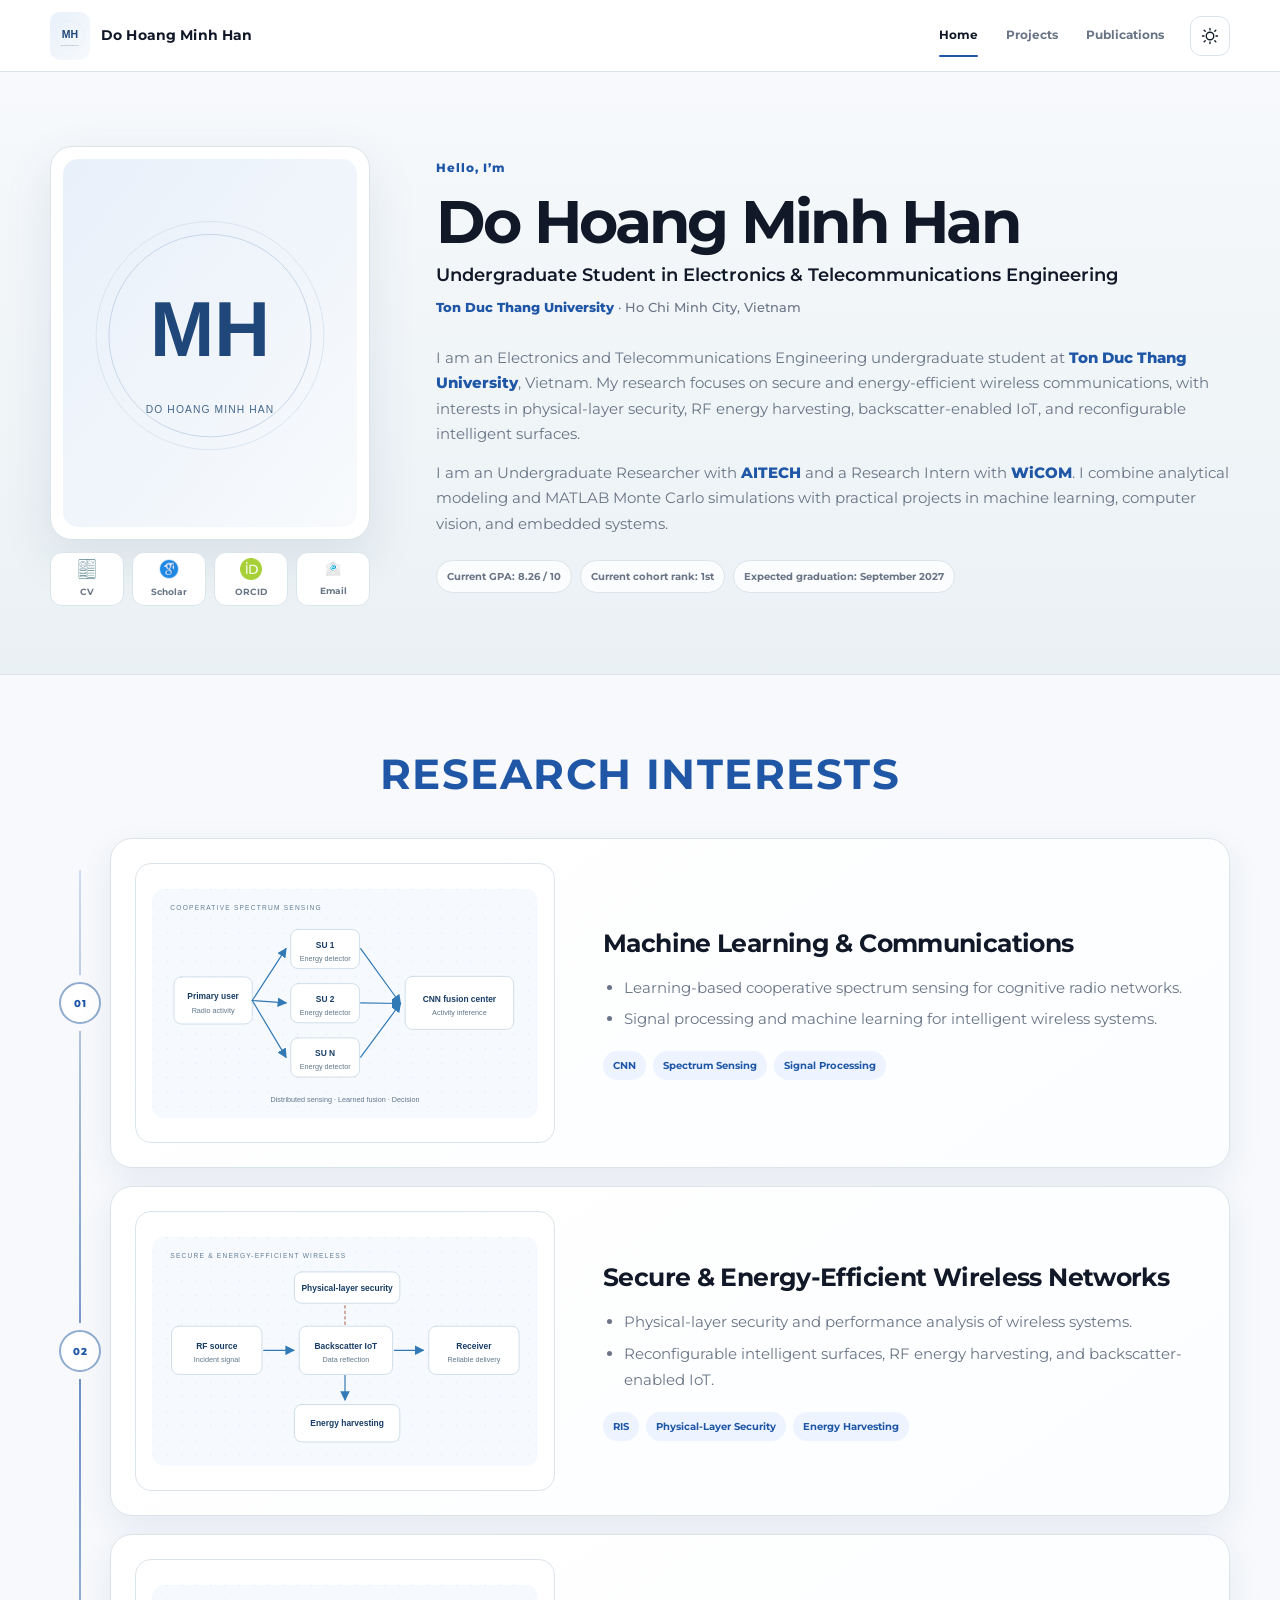
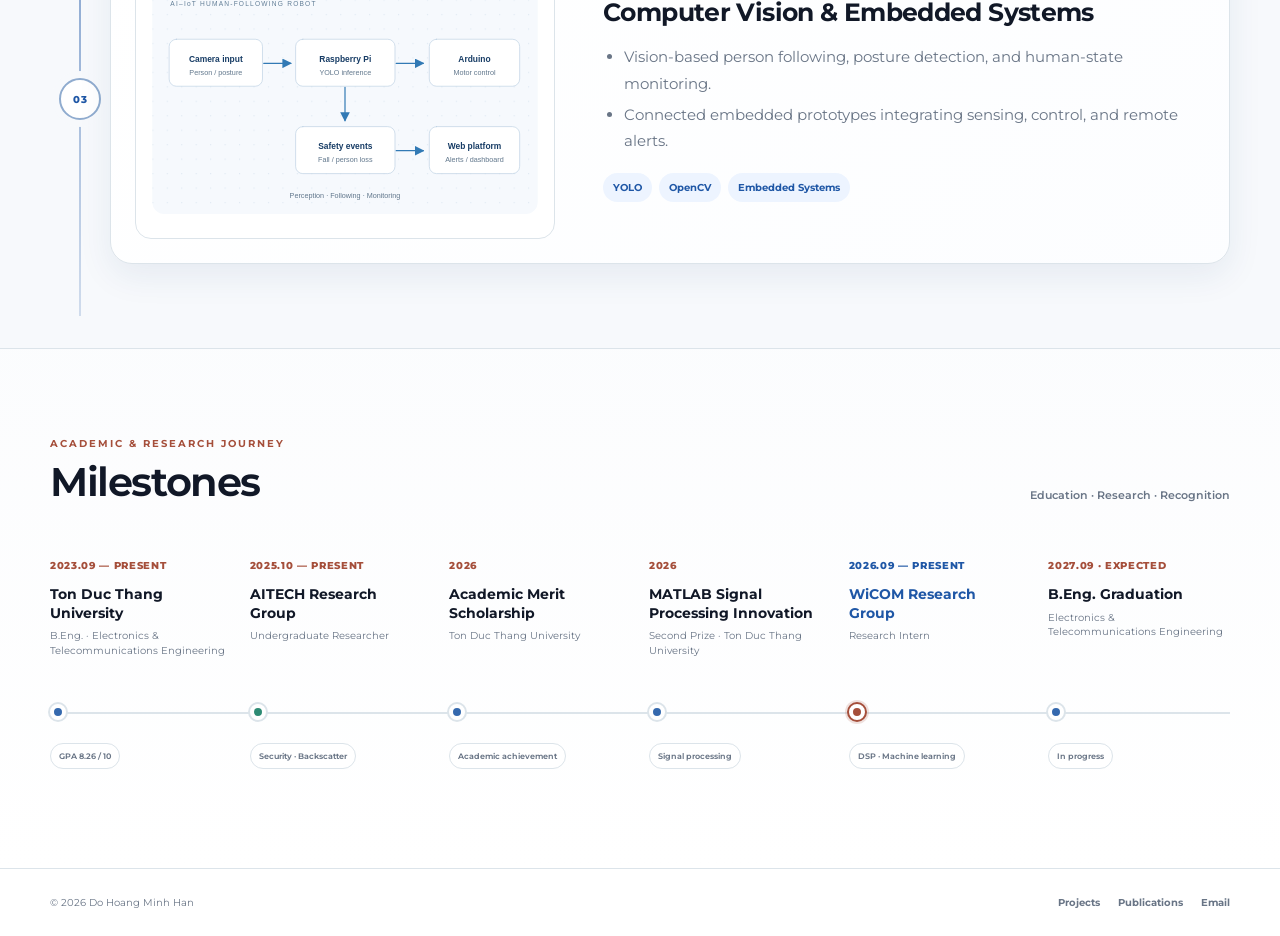
==== commit da83d043: "Restore Minh Han's website to the original academic design and effects" ====
--- a/minh-han/index.html
+++ b/minh-han/index.html
@@ -1,20 +1,120 @@
-<!DOCTYPE html>
-<html lang="en"><head><meta charset="UTF-8"><meta name="viewport" content="width=device-width,initial-scale=1.0">
-<title>Do Hoang Minh Han | Academic Homepage</title><meta name="description" content="Academic homepage of Do Hoang Minh Han, an Electronics and Telecommunications Engineering undergraduate researcher at Ton Duc Thang University.">
-<link rel="canonical" href="https://thienp-nguyen.github.io/minh-han/"><meta property="og:title" content="Do Hoang Minh Han | Academic Homepage"><meta property="og:description" content="Academic homepage of Do Hoang Minh Han, an Electronics and Telecommunications Engineering undergraduate researcher at Ton Duc Thang University."><meta property="og:type" content="website"><meta property="og:url" content="https://thienp-nguyen.github.io/minh-han/">
-<meta name="theme-color" content="#1f57a6"><link rel="icon" href="assets/monogram.svg" type="image/svg+xml">
-<link rel="preconnect" href="https://fonts.googleapis.com"><link rel="preconnect" href="https://fonts.gstatic.com" crossorigin>
-<link href="https://fonts.googleapis.com/css2?family=Montserrat:wght@400;500;600;700;800&amp;display=swap" rel="stylesheet">
-<link rel="stylesheet" href="assets/css/home.css"><link rel="stylesheet" href="assets/css/minh-han.css"></head>
-<body class="home-view"><a class="skip-link" href="#main">Skip to content</a>
-<header class="site-header"><div class="nav-container">
-<a class="brand" href="index.html"><img src="assets/monogram.svg" alt=""><span>Do Hoang Minh Han</span></a>
-<nav class="desktop-nav" aria-label="Primary navigation"><a href="index.html" class="active" aria-current="page">Home</a><a href="projects.html">Projects</a><a href="publications.html">Publications</a></nav>
-<button class="theme-toggle" type="button" aria-label="Toggle light/dark mode"><svg class="sun-icon" viewBox="0 0 24 24" aria-hidden="true"><path d="M12 4V2m0 20v-2M4 12H2m20 0h-2M5.64 5.64 4.22 4.22m15.56 15.56-1.42-1.42M18.36 5.64l1.42-1.42M4.22 19.78l1.42-1.42M12 17a5 5 0 1 0 0-10 5 5 0 0 0 0 10Z"/></svg><svg class="moon-icon" viewBox="0 0 24 24" aria-hidden="true"><path d="M21 15.1A9 9 0 1 1 8.9 3a7 7 0 0 0 12.1 12.1Z"/></svg></button>
-<button class="menu-toggle" type="button" aria-label="Open navigation menu" aria-controls="mobile-navigation" aria-expanded="false"><span></span><span></span><span></span></button>
-</div><nav id="mobile-navigation" class="mobile-nav" aria-label="Mobile navigation"><a href="index.html" class="active" aria-current="page">Home</a><a href="projects.html">Projects</a><a href="publications.html">Publications</a></nav></header><main id="main"><section class="profile-section"><div class="page-width profile-grid"><aside class="profile-side"><div class="portrait-card"><div class="identity-art" role="img" aria-label="MH monogram for Do Hoang Minh Han"><div class="identity-orbit orbit-one"></div><div class="identity-orbit orbit-two"></div><span class="identity-kicker">WIRELESS · INTELLIGENCE · IOT</span><span class="identity-initials">MH</span><span class="identity-name">DO HOANG MINH HAN</span><span class="identity-rule"></span><span class="identity-caption">Research through analysis.<br>Engineering through practice.</span></div></div><div class="academic-links"><a class="academic-link" href="assets/Minh-Han-CV.pdf" target="_blank" rel="noopener" title="CV"><svg viewBox="0 0 24 24" aria-hidden="true"><rect x="5" y="3" width="14" height="18" rx="2"/><path d="M8 8h8M8 12h8M8 16h5"/></svg><span>CV</span></a><a class="academic-link" href="https://scholar.google.com/citations?user=U9WXgIkAAAAJ&hl=vi&oi=ao" target="_blank" rel="noopener" title="Scholar"><svg viewBox="0 0 24 24" aria-hidden="true"><path d="m2 9 10-6 10 6-10 6Z"/><path d="M6 12v6q6 5 12 0v-6M22 9v9"/></svg><span>Scholar</span></a><a class="academic-link" href="https://orcid.org/0009-0002-2943-3216" target="_blank" rel="noopener" title="ORCID"><svg viewBox="0 0 24 24" aria-hidden="true"><circle cx="12" cy="12" r="9"/><path d="M7 10v7M11 7v10h3a5 5 0 0 0 0-10h-3Z"/><circle cx="7" cy="7" r=".5"/></svg><span>ORCID</span></a><a class="academic-link" href="mailto:dohoangminhhan2005@gmail.com" title="Email"><svg viewBox="0 0 24 24" aria-hidden="true"><rect x="3" y="5" width="18" height="14" rx="2"/><path d="m3 6 9 7 9-7"/></svg><span>Email</span></a></div></aside>
-<div class="profile-copy"><div class="status-line">Hello, I’m</div><h1>Do Hoang<br>Minh Han</h1><p class="role">Electronics & Telecommunications Engineering Student</p><p class="location"><a class="profile-link" href="https://tdtu.edu.vn/en" target="_blank" rel="noopener">Ton Duc Thang University</a> · Ho Chi Minh City, Vietnam</p><div class="bio-text"><p>I am an undergraduate researcher working on secure and energy-efficient wireless communications. My research includes physical-layer security, RF energy harvesting, backscatter-enabled IoT, and reconfigurable intelligent surfaces.</p><p>I am an Undergraduate Researcher with <a href="https://science.tdtu.edu.vn/en/research/AITECH" target="_blank" rel="noopener">AITECH</a> and a Research Intern with <a href="https://feee.tdtu.edu.vn/en/research/research-groups/wireless-communications-research-group-wicom" target="_blank" rel="noopener">WiCOM</a>. I combine mathematical analysis and MATLAB Monte Carlo simulations with hands-on projects in machine learning, computer vision, and embedded systems.</p></div><div class="profile-chips"><span>Current GPA: 8.26 / 10</span><span>Current cohort rank: 1st</span><span>Expected graduation: Sep 2027</span></div></div></div></section>
-<section class="section-heading research-title"><h2>RESEARCH INTERESTS</h2></section><section class="research-list page-width" aria-label="Research interests"><article class="research-item"><div class="research-node"><span>01</span></div><div class="research-card"><div class="research-visual"><img src="assets/diagrams/spectrum.svg" alt="Machine Learning &amp; Communications system overview" loading="lazy" width="640" height="380"></div><div class="research-copy"><h3>Machine Learning &amp; Communications</h3><ul><li>Learning-based cooperative spectrum sensing in cognitive radio networks.</li><li>Signal processing and machine learning for intelligent wireless systems.</li></ul><div class="tags"><span>CNN</span><span>Spectrum sensing</span><span>Signal processing</span></div></div></div></article><article class="research-item"><div class="research-node"><span>02</span></div><div class="research-card"><div class="research-visual"><img src="assets/diagrams/security.svg" alt="Secure &amp; Energy-Efficient Wireless Networks system overview" loading="lazy" width="640" height="380"></div><div class="research-copy"><h3>Secure &amp; Energy-Efficient Wireless Networks</h3><ul><li>Physical-layer security and performance analysis of wireless networks.</li><li>RF energy harvesting, backscatter communications, and IoT.</li></ul><div class="tags"><span>Physical-layer security</span><span>Energy harvesting</span><span>Backscatter</span></div></div></div></article><article class="research-item"><div class="research-node"><span>03</span></div><div class="research-card"><div class="research-visual"><img src="assets/diagrams/robot.svg" alt="Computer Vision &amp; Embedded Intelligence system overview" loading="lazy" width="640" height="380"></div><div class="research-copy"><h3>Computer Vision &amp; Embedded Intelligence</h3><ul><li>Vision-based perception, person following, and human-state monitoring.</li><li>Connected embedded systems that integrate sensing, control, and alerts.</li></ul><div class="tags"><span>YOLO</span><span>Raspberry Pi</span><span>Embedded systems</span></div></div></div></article></section>
-<section class="journey-section"><div class="page-width"><div class="journey-head"><div><p>ACADEMIC & RESEARCH JOURNEY</p><h2>Milestones</h2></div><span class="journey-note">Education · Research · Recognition</span></div><div class="journey-track"><article class="milestone education"><div class="milestone-copy"><span class="milestone-date">2023.09 — PRESENT</span><h3>Ton Duc Thang University</h3><p>B.Eng. · Electronics &amp; Telecommunications Engineering</p></div><div class="milestone-dot"></div><span class="milestone-chip">GPA 8.26 / 10</span></article><article class="milestone research"><div class="milestone-copy"><span class="milestone-date">2025.10 — PRESENT</span><h3>AITECH Research Group</h3><p>Undergraduate Researcher</p></div><div class="milestone-dot"></div><span class="milestone-chip">Security · Backscatter</span></article><article class="milestone education"><div class="milestone-copy"><span class="milestone-date">2026</span><h3>Academic Merit Scholarship</h3><p>Ton Duc Thang University</p></div><div class="milestone-dot"></div><span class="milestone-chip">Academic achievement</span></article><article class="milestone education"><div class="milestone-copy"><span class="milestone-date">2026</span><h3>MATLAB Signal Processing Innovation</h3><p>Second Prize · Ton Duc Thang University</p></div><div class="milestone-dot"></div><span class="milestone-chip">Signal processing</span></article><article class="milestone current research"><div class="milestone-copy"><span class="milestone-date">2026.09 — PRESENT</span><h3>WiCOM Research Group</h3><p>Research Intern</p></div><div class="milestone-dot"></div><span class="milestone-chip">DSP · Machine learning</span></article><article class="milestone education"><div class="milestone-copy"><span class="milestone-date">2027.09 · EXPECTED</span><h3>B.Eng. Graduation</h3><p>Electronics &amp; Telecommunications Engineering</p></div><div class="milestone-dot"></div><span class="milestone-chip">In progress</span></article></div></div></section>
-<section class="experience-section page-width"><div class="journey-head"><div><p>RESEARCH IN PRACTICE</p><h2>Experience & skills</h2></div></div><div class="experience-grid"><article class="experience-panel"><span class="section-label">OCT 2025 — PRESENT</span><h3>AITECH · Undergraduate Researcher</h3><p>Analytical research on physical-layer security and RF energy harvesting in backscatter-enabled IoT. Co-developed a source-assisted framework under active full-duplex eavesdropping, derived outage and intercept probabilities, and validated the analysis through Monte Carlo simulations.</p></article><article class="experience-panel"><span class="section-label">SEP 2026 — PRESENT</span><h3>WiCOM · Research Intern</h3><p>Investigating digital signal processing, with a focus on modulation and demodulation, and exploring machine learning approaches for wireless communications.</p></article><article class="experience-panel"><span class="section-label">TECHNICAL TOOLKIT</span><h3>Analysis, simulation & programming</h3><p>MATLAB, Python, C/C++, and LaTeX. Wireless channel modeling, outage and secrecy analysis, Monte Carlo simulation, and numerical validation.</p><div class="tags"><span>MATLAB</span><span>Python</span><span>C/C++</span><span>LaTeX</span></div></article><article class="experience-panel"><span class="section-label">LEADERSHIP & COMMUNICATION</span><h3>Collaborative research & student leadership</h3><p>Student association and Youth Union roles at TDTU since 2023, alongside leadership of engineering project teams. English certification: Aptis ESOL B2.</p></article></div></section>
-<section class="contact-band page-width"><div><span class="section-label">LET’S CONNECT</span><h2>Research, ideas & collaboration.</h2></div><a class="contact-link" href="mailto:dohoangminhhan2005@gmail.com">dohoangminhhan2005@gmail.com<span aria-hidden="true">↗</span></a></section></main><footer class="site-footer"><div class="page-width footer-inner"><div><p>© 2026 Do Hoang Minh Han</p><p class="updated">Last updated: 23 October 2026</p></div><div><a href="projects.html">Projects</a><a href="publications.html">Publications</a><a href="mailto:dohoangminhhan2005@gmail.com">Email</a></div></div></footer><script src="assets/js/main.js"></script></body></html>+<!DOCTYPE html>
+<html lang="en">
+<head>
+  <meta charset="UTF-8">
+  <meta name="viewport" content="width=device-width,initial-scale=1.0">
+  <title>Do Hoang Minh Han | Academic Homepage</title>
+  <meta name="description" content="Academic homepage of Do Hoang Minh Han, an undergraduate researcher in wireless communications at Ton Duc Thang University.">
+  <link rel="icon" type="image/svg+xml" href="./assets/monogram.svg">
+  <link rel="preconnect" href="https://fonts.googleapis.com">
+  <link rel="preconnect" href="https://fonts.gstatic.com" crossorigin>
+  <link href="https://fonts.googleapis.com/css2?family=Montserrat:wght@400;500;600;700;800&amp;display=swap" rel="stylesheet">
+  <link rel="stylesheet" href="./assets/css/home.css?v=20260919-7">
+<link rel="stylesheet" href="./assets/css/identity.css?v=20261023-2"><link rel="canonical" href="https://thienp-nguyen.github.io/minh-han/"></head>
+<body>
+  <header class="site-header">
+    <div class="nav-container">
+      <a class="brand" href="index.html">
+        <img src="./assets/monogram.svg" alt="">
+        <span>Do Hoang Minh Han</span>
+      </a>
+
+      <nav class="desktop-nav" aria-label="Primary navigation">
+        <a class="active" href="index.html" aria-current="page">Home</a>
+        <a href="projects.html">Projects</a>
+        <a href="publications.html">Publications</a>
+      </nav>
+
+      <button class="theme-toggle" type="button" aria-label="Toggle light/dark mode">
+        <svg class="sun-icon" viewbox="0 0 24 24"><path d="M12 4V2m0 20v-2M4 12H2m20 0h-2M5.64 5.64 4.22 4.22m15.56 15.56-1.42-1.42M18.36 5.64l1.42-1.42M4.22 19.78l1.42-1.42M12 17a5 5 0 1 0 0-10 5 5 0 0 0 0 10Z"></path></svg>
+        <svg class="moon-icon" viewbox="0 0 24 24"><path d="M21 15.1A9 9 0 1 1 8.9 3a7 7 0 0 0 12.1 12.1Z"></path></svg>
+      </button>
+
+      <button class="menu-toggle" type="button" aria-label="Open menu" aria-expanded="false">
+        <span></span><span></span><span></span>
+      </button>
+    </div>
+
+    <nav class="mobile-nav" aria-label="Mobile navigation">
+      <a class="active" href="index.html" aria-current="page">Home</a>
+      <a href="projects.html">Projects</a>
+      <a href="publications.html">Publications</a>
+    </nav>
+  </header>
+
+  <main id="main">
+    <section class="profile-section">
+      <div class="page-width profile-grid">
+        <aside class="profile-side">
+          <div class="portrait-card">
+            <img src="./assets/monogram.svg" alt="Do Hoang Minh Han monogram">
+          </div>
+
+          <div class="academic-links">
+            <a href="./assets/Minh-Han-CV.pdf" class="academic-link" title="Curriculum Vitae" target="_blank" rel="noopener">
+              <img src="./assets/CV.png" alt=""><span>CV</span>
+            </a>
+            <a href="https://scholar.google.com/citations?user=U9WXgIkAAAAJ&amp;hl=vi&amp;oi=ao" class="academic-link" title="Google Scholar" target="_blank" rel="noopener">
+              <img src="./assets/gg.png" alt=""><span>Scholar</span>
+            </a>
+            <a href="https://orcid.org/0009-0002-2943-3216" class="academic-link" title="ORCID" target="_blank" rel="noopener">
+              <img src="./assets/ORCID.png" alt=""><span>ORCID</span>
+            </a>
+            <a href="mailto:dohoangminhhan2005@gmail.com" class="academic-link" title="Email">
+              <img src="./assets/email.png" alt=""><span>Email</span>
+            </a>
+          </div>
+        </aside>
+
+        <div class="profile-copy">
+          <div class="status-line">
+            <span>Hello, I’m</span>
+          </div>
+
+          <h1>Do Hoang Minh Han</h1>
+          <p class="role">Undergraduate Student in Electronics &amp; Telecommunications Engineering</p>
+          <p class="location"><a class="profile-link" href="https://tdtu.edu.vn/en" target="_blank" rel="noopener">Ton Duc Thang University</a> · Ho Chi Minh City, Vietnam</p>
+
+          <div class="bio-text"><p>I am an Electronics and Telecommunications Engineering undergraduate student at <a class="profile-link" href="https://tdtu.edu.vn/en" target="_blank" rel="noopener">Ton Duc Thang University</a>, Vietnam. My research focuses on secure and energy-efficient wireless communications, with interests in physical-layer security, RF energy harvesting, backscatter-enabled IoT, and reconfigurable intelligent surfaces.</p><p>I am an Undergraduate Researcher with <a class="profile-link" href="https://science.tdtu.edu.vn/en/research/AITECH" target="_blank" rel="noopener">AITECH</a> and a Research Intern with <a class="profile-link" href="https://feee.tdtu.edu.vn/en/research/research-groups/wireless-communications-research-group-wicom" target="_blank" rel="noopener">WiCOM</a>. I combine analytical modeling and MATLAB Monte Carlo simulations with practical projects in machine learning, computer vision, and embedded systems.</p></div>
+
+          <div class="profile-chips"><span>Current GPA: 8.26 / 10</span><span>Current cohort rank: 1st</span><span>Expected graduation: September 2027</span></div>
+        </div>
+      </div>
+    </section>
+
+
+    <section class="section-heading research-title">
+      <h2>RESEARCH INTERESTS</h2>
+    </section>
+
+    <section class="research-list page-width"><article class="research-item"><div class="research-node"><span>01</span></div><div class="research-card"><div class="research-visual"><img src="./assets/projects/spectrum.svg" alt="Machine Learning &amp; Communications topic illustration" loading="lazy"></div><div class="research-copy"><h3>Machine Learning &amp; Communications</h3><ul><li>Learning-based cooperative spectrum sensing for cognitive radio networks.</li><li>Signal processing and machine learning for intelligent wireless systems.</li></ul><div class="tags"><span>CNN</span><span>Spectrum Sensing</span><span>Signal Processing</span></div></div></div></article><article class="research-item"><div class="research-node"><span>02</span></div><div class="research-card"><div class="research-visual"><img src="./assets/projects/security.svg" alt="Secure &amp; Energy-Efficient Wireless Networks topic illustration" loading="lazy"></div><div class="research-copy"><h3>Secure &amp; Energy-Efficient Wireless Networks</h3><ul><li>Physical-layer security and performance analysis of wireless systems.</li><li>Reconfigurable intelligent surfaces, RF energy harvesting, and backscatter-enabled IoT.</li></ul><div class="tags"><span>RIS</span><span>Physical-Layer Security</span><span>Energy Harvesting</span></div></div></div></article><article class="research-item"><div class="research-node"><span>03</span></div><div class="research-card"><div class="research-visual"><img src="./assets/projects/robot.svg" alt="Computer Vision &amp; Embedded Systems topic illustration" loading="lazy"></div><div class="research-copy"><h3>Computer Vision &amp; Embedded Systems</h3><ul><li>Vision-based person following, posture detection, and human-state monitoring.</li><li>Connected embedded prototypes integrating sensing, control, and remote alerts.</li></ul><div class="tags"><span>YOLO</span><span>OpenCV</span><span>Embedded Systems</span></div></div></div></article></section>
+
+    <section class="journey-section">
+      <div class="page-width">
+        <div class="journey-head">
+          <div>
+            <p>ACADEMIC &amp; RESEARCH JOURNEY</p>
+            <h2>Milestones</h2>
+          </div>
+          <span class="journey-note">Education · Research · Recognition</span>
+        </div>
+
+        <div class="journey-track"><article class="milestone education"><div class="milestone-copy"><span class="milestone-date">2023.09 — PRESENT</span><h3>Ton Duc Thang University</h3><p>B.Eng. · Electronics &amp; Telecommunications Engineering</p></div><div class="milestone-dot"></div><span class="milestone-chip">GPA 8.26 / 10</span></article><article class="milestone research"><div class="milestone-copy"><span class="milestone-date">2025.10 — PRESENT</span><h3>AITECH Research Group</h3><p>Undergraduate Researcher</p></div><div class="milestone-dot"></div><span class="milestone-chip">Security · Backscatter</span></article><article class="milestone education"><div class="milestone-copy"><span class="milestone-date">2026</span><h3>Academic Merit Scholarship</h3><p>Ton Duc Thang University</p></div><div class="milestone-dot"></div><span class="milestone-chip">Academic achievement</span></article><article class="milestone education"><div class="milestone-copy"><span class="milestone-date">2026</span><h3>MATLAB Signal Processing Innovation</h3><p>Second Prize · Ton Duc Thang University</p></div><div class="milestone-dot"></div><span class="milestone-chip">Signal processing</span></article><article class="milestone current research"><div class="milestone-copy"><span class="milestone-date">2026.09 — PRESENT</span><h3>WiCOM Research Group</h3><p>Research Intern</p></div><div class="milestone-dot"></div><span class="milestone-chip">DSP · Machine learning</span></article><article class="milestone education"><div class="milestone-copy"><span class="milestone-date">2027.09 · EXPECTED</span><h3>B.Eng. Graduation</h3><p>Electronics &amp; Telecommunications Engineering</p></div><div class="milestone-dot"></div><span class="milestone-chip">In progress</span></article></div>
+      </div>
+    </section>
+  </main>
+
+  <footer class="site-footer">
+    <div class="page-width footer-inner">
+      <p>© 2026 Do Hoang Minh Han</p>
+      <div>
+        <a href="projects.html">Projects</a>
+        <a href="publications.html">Publications</a>
+        <a href="mailto:dohoangminhhan2005@gmail.com">Email</a>
+      </div>
+    </div>
+  </footer>
+
+  <script src="./assets/js/main.js?v=20260918-4"></script>
+</body>
+</html>
--- a/minh-han/assets/css/home.css
+++ b/minh-han/assets/css/home.css
@@ -723,4 +723,3 @@
     font-size:9.3px;
   }
 }
-
--- a/minh-han/assets/css/identity.css
+++ b/minh-han/assets/css/identity.css
@@ -0,0 +1,15 @@
+/* Identity and content adjustments; the original design and animations are retained. */
+[hidden]{display:none!important}
+.brand span{white-space:nowrap}
+.profile-copy h1{font-size:clamp(38px,4.7vw,60px)}
+.research-grid{grid-template-columns:repeat(2,minmax(0,1fr))}
+.research-card h3{min-height:0}
+.pub-group-heading{margin:0 0 18px;font-size:20px;font-weight:700;color:var(--text)}
+.profile-identifiers{display:grid;gap:12px;padding-top:6px}
+.profile-identifiers p{font-size:12px;color:var(--muted);line-height:1.8;margin:8px 0 0}
+.profile-identifiers a{display:flex;align-items:center;gap:10px;font-size:11px;font-weight:650;color:var(--blue)}
+.profile-identifiers img{width:22px;height:22px;object-fit:contain}
+.modern-card .pub-side:empty{display:none}
+@media(max-width:900px){.theme-toggle{margin-left:auto}.nav-container{gap:13px}.brand span{font-size:12px}}
+@media(max-width:700px){.mobile-nav.open{top:64px}.research-grid{grid-template-columns:1fr}.profile-copy h1{font-size:39px}}
+@media(max-width:380px){.nav-container{gap:9px}.brand span{font-size:11px}}
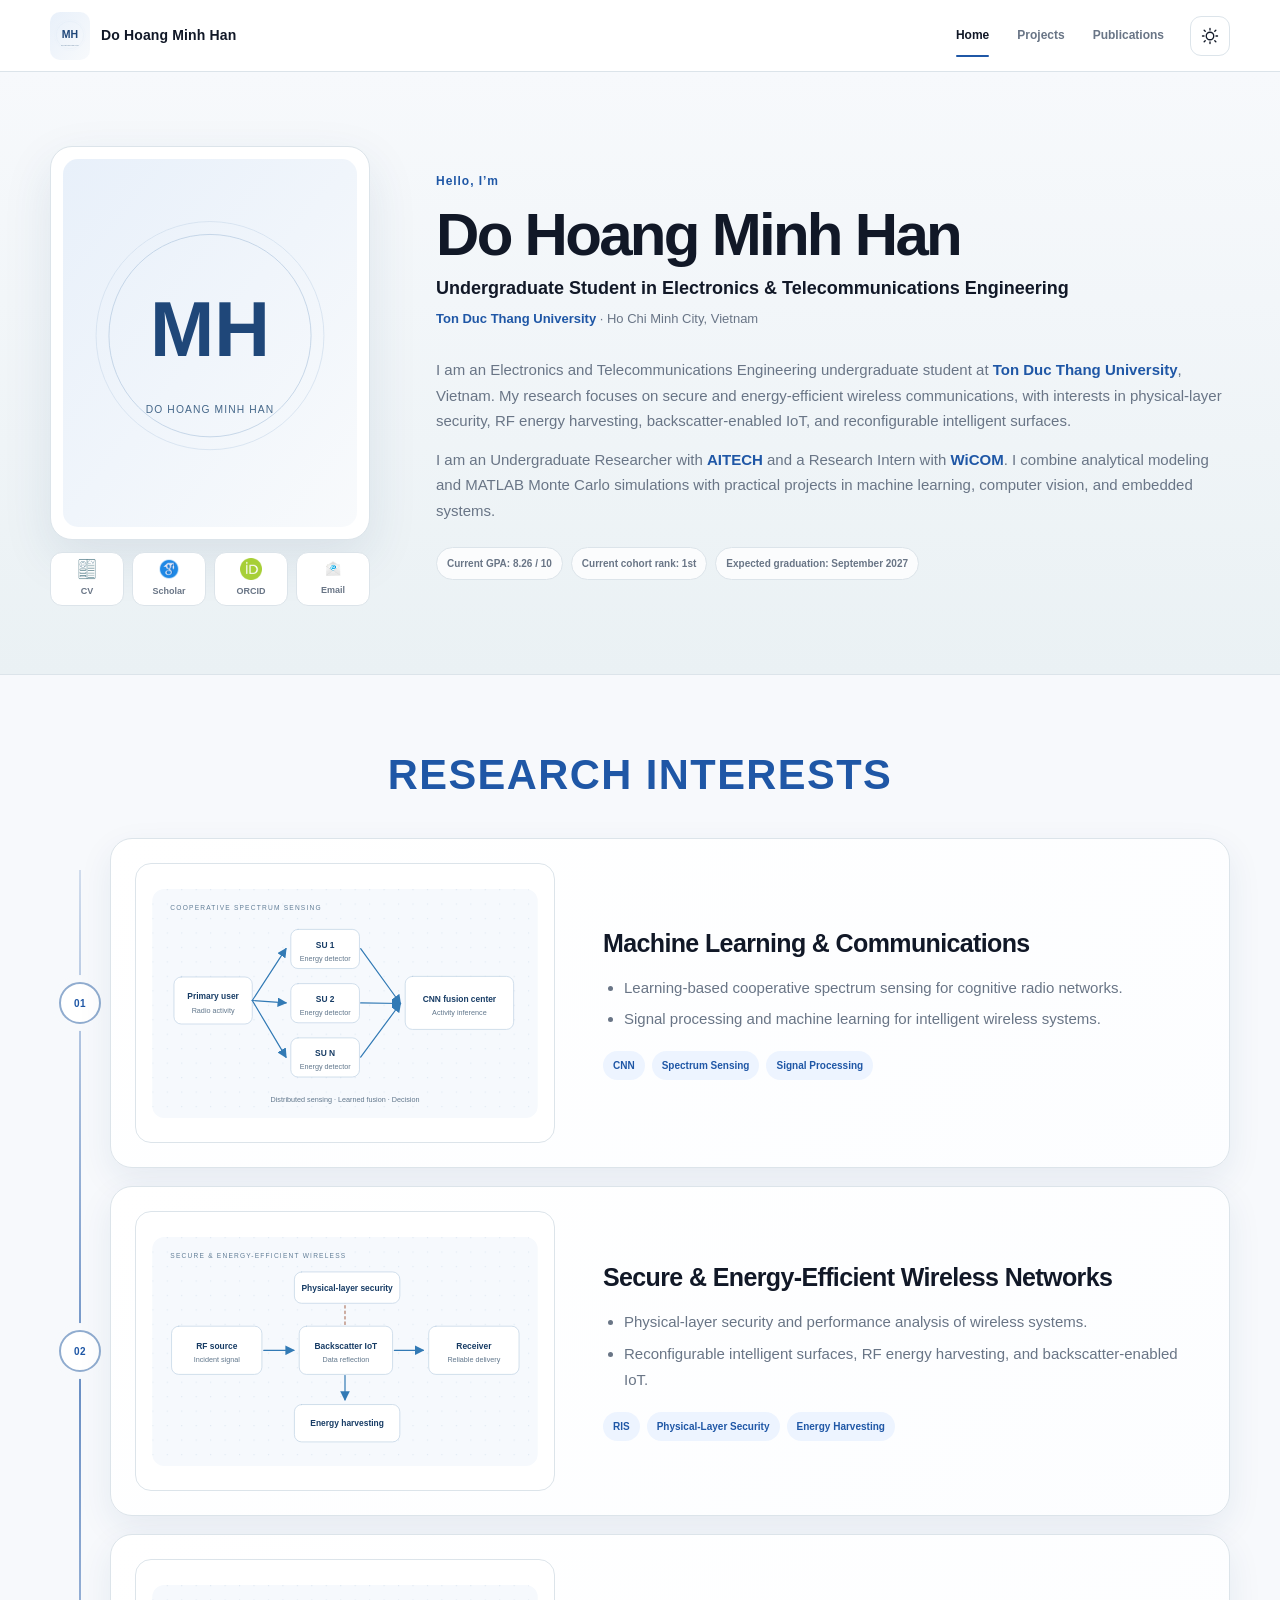
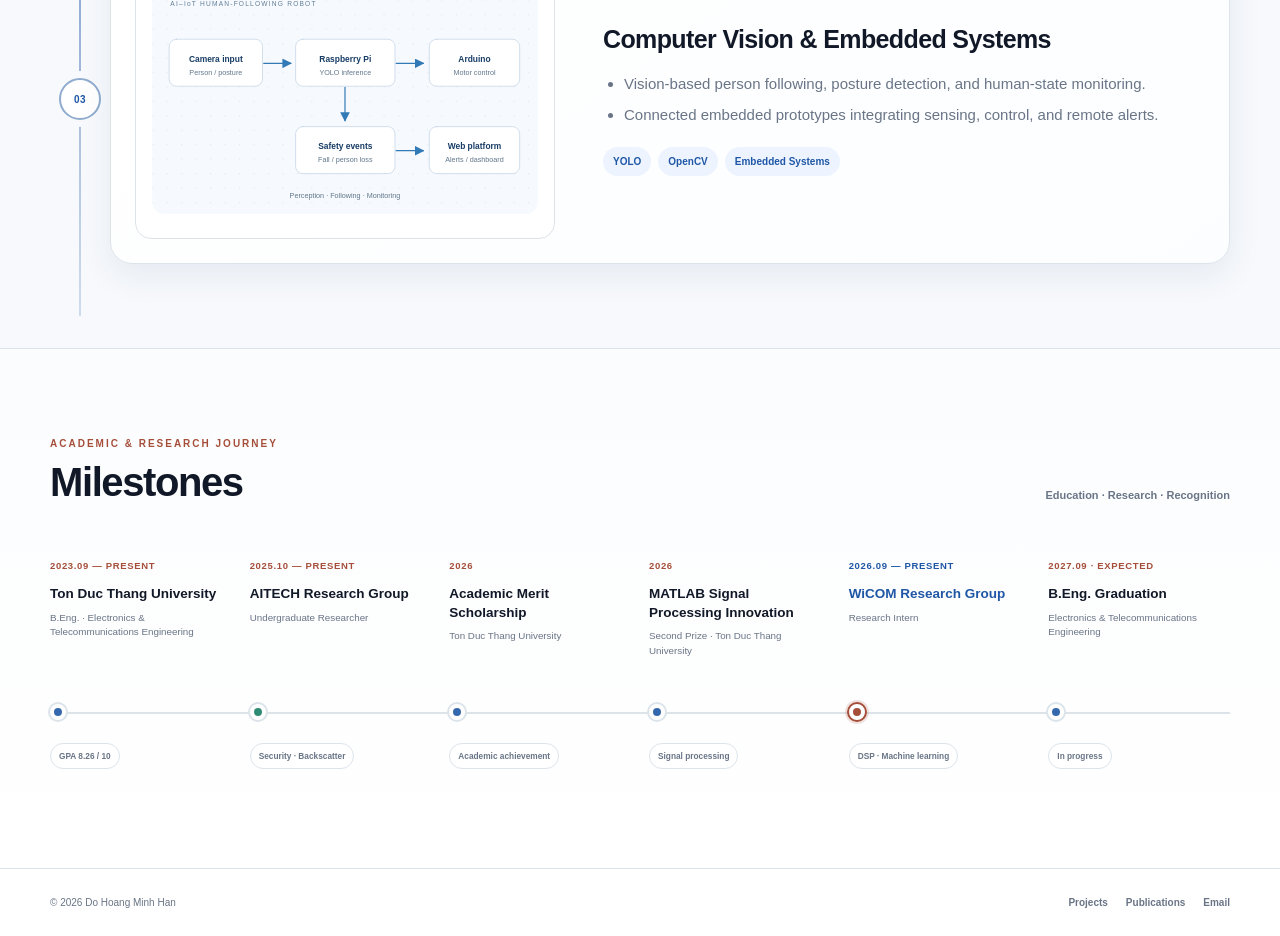
==== commit ddf5e069: "Harden all static pages with a same-origin script policy" ====
--- a/minh-han/index.html
+++ b/minh-han/index.html
@@ -2,6 +2,7 @@
 <html lang="en">
 <head>
   <meta charset="UTF-8">
+<meta http-equiv="Content-Security-Policy" content="default-src 'self'; script-src 'self'; style-src 'self' 'unsafe-inline' https://fonts.googleapis.com; font-src 'self' https://fonts.gstatic.com; img-src 'self' data:; connect-src 'self'; object-src 'none'; base-uri 'none'; form-action 'none'; frame-src 'none'; media-src 'self'; upgrade-insecure-requests">
   <meta name="viewport" content="width=device-width,initial-scale=1.0">
   <title>Do Hoang Minh Han | Academic Homepage</title>
   <meta name="description" content="Academic homepage of Do Hoang Minh Han, an undergraduate researcher in wireless communications at Ton Duc Thang University.">
